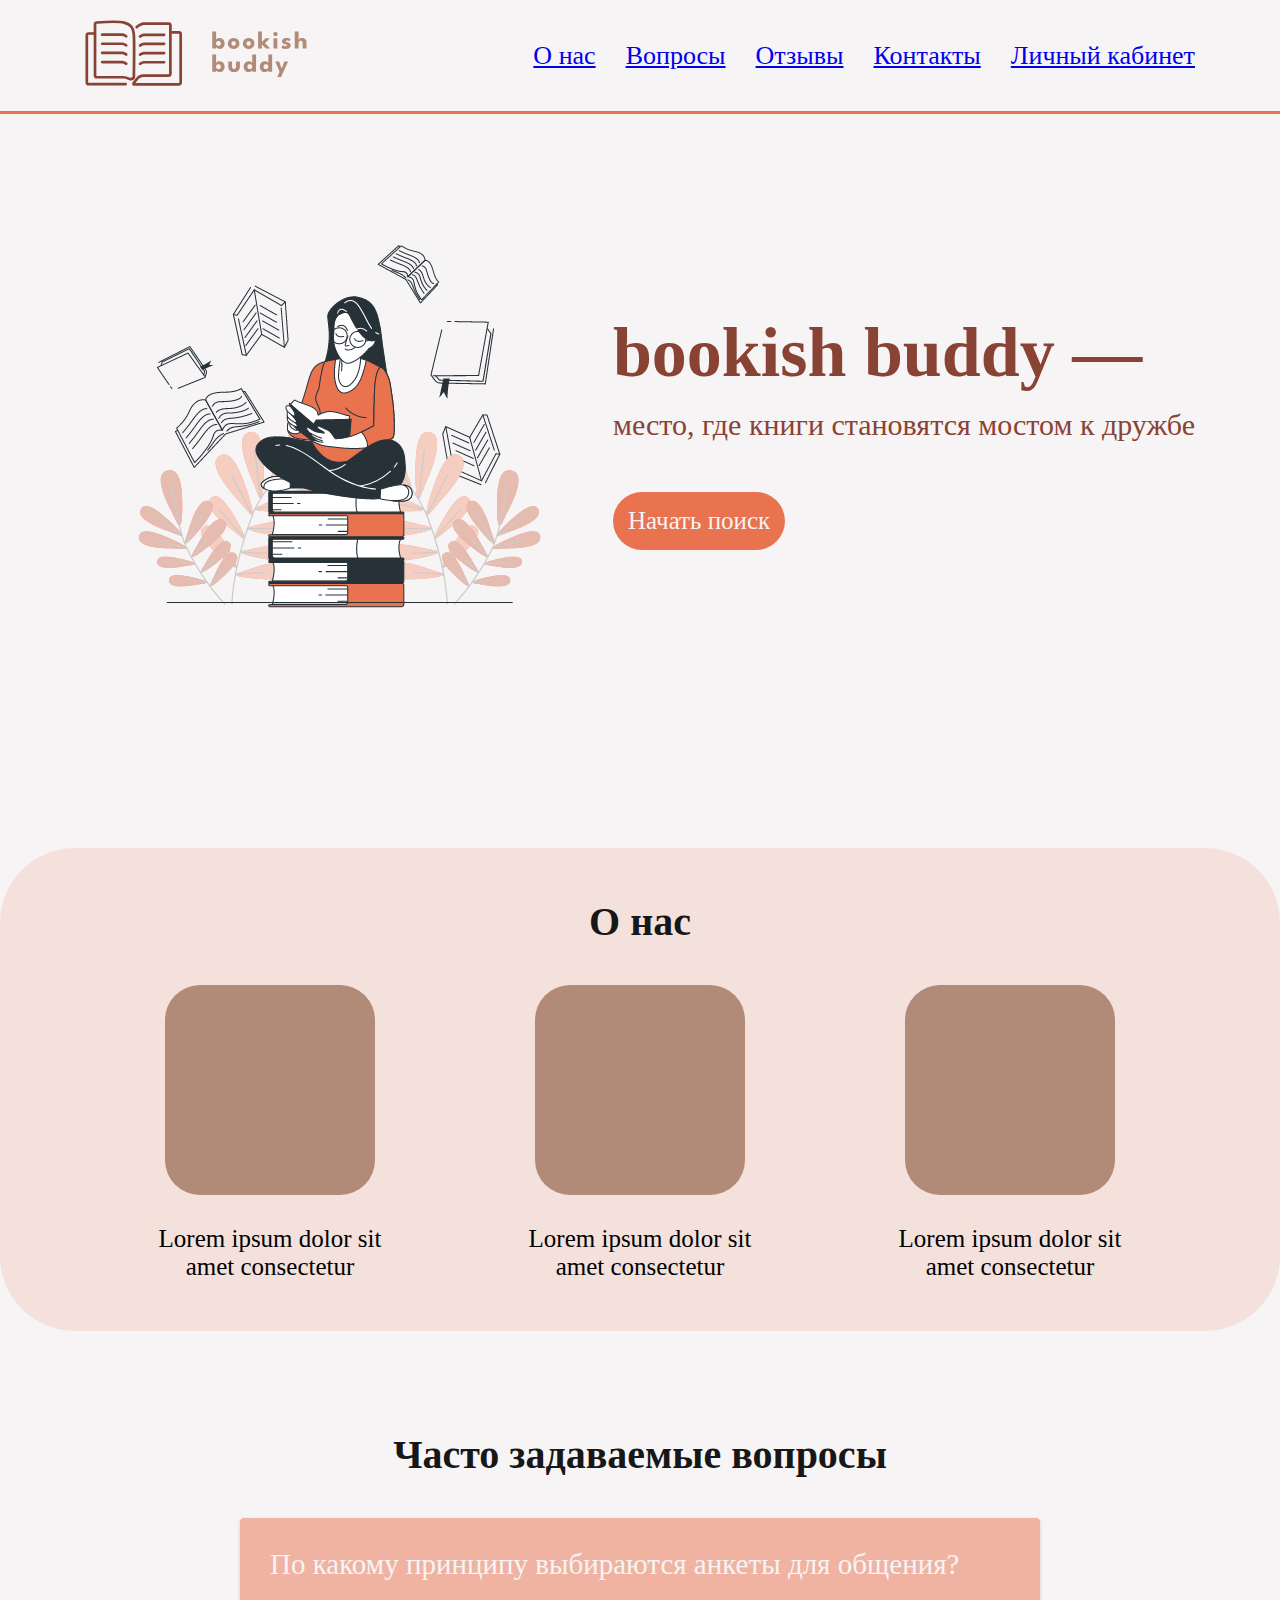
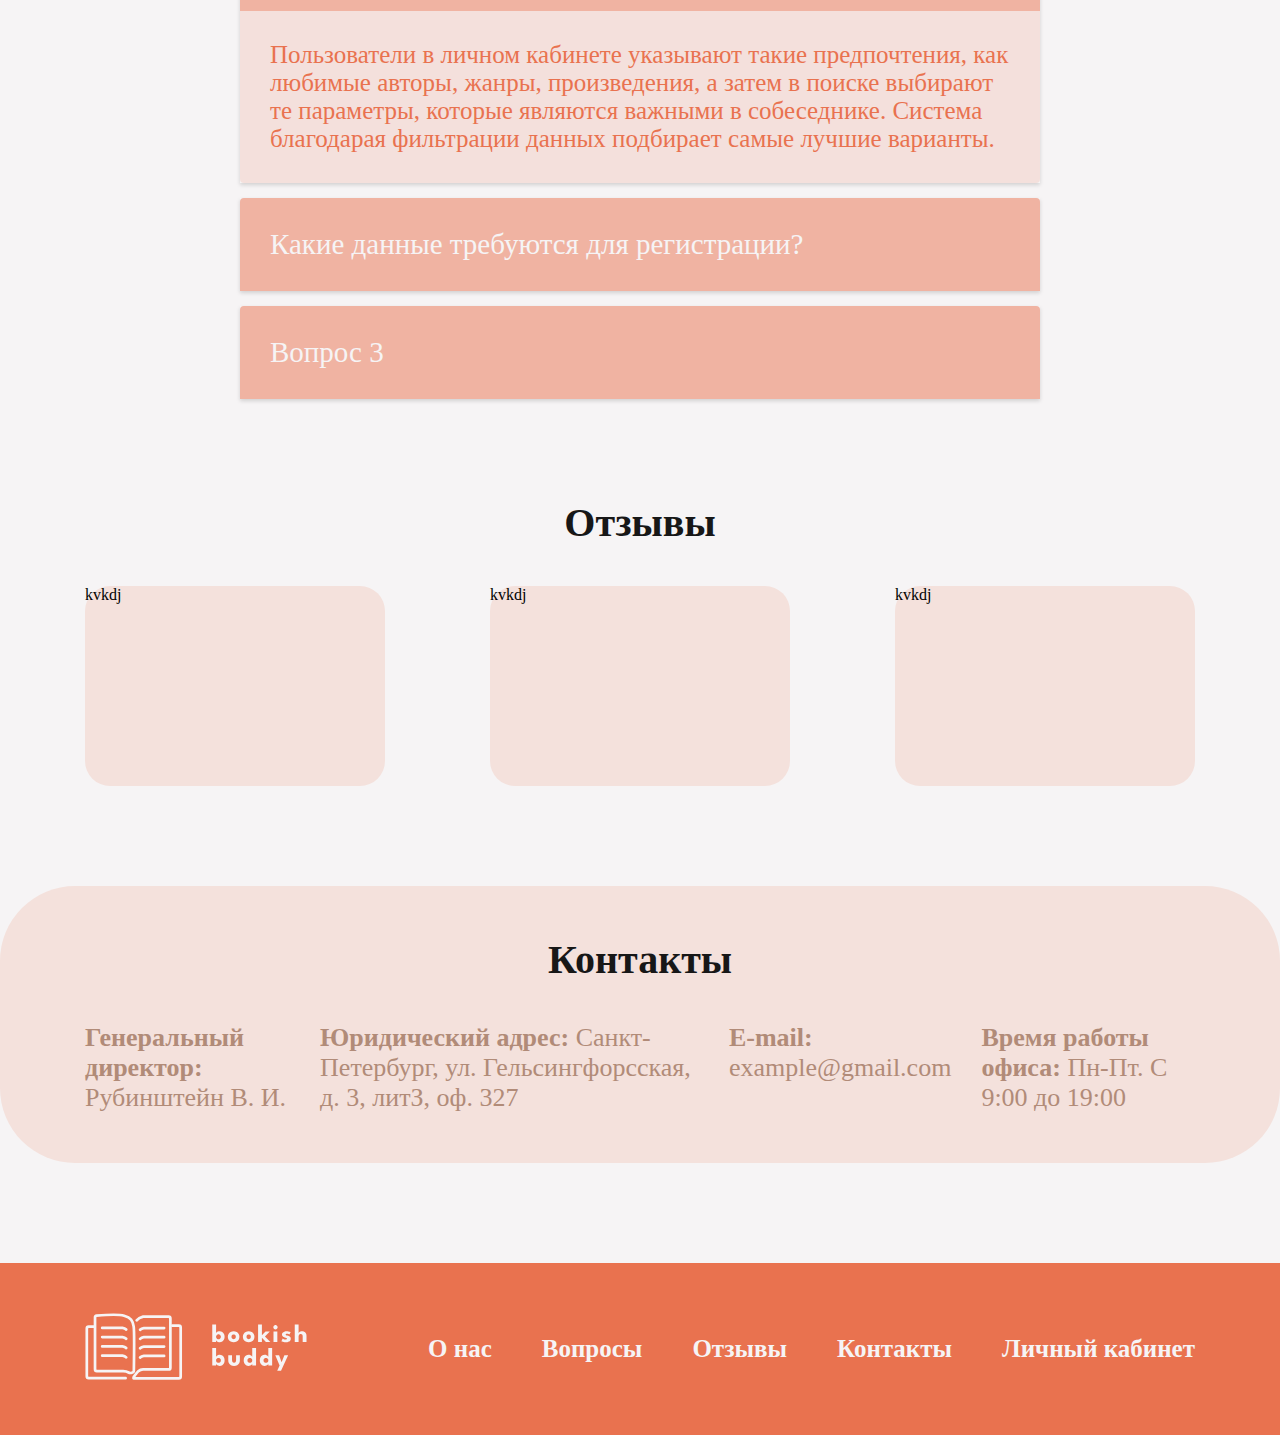
==== index.html @ 81175b1c "f" ====
<!DOCTYPE html>
<html lang="en">

<head>
    <meta charset="UTF-8">
    <meta name="viewport" content="width=device-width, initial-scale=1.0">
    <link rel="stylesheet" href="style.css">
    <link rel="preconnect" href="https://fonts.googleapis.com">
    <link rel="preconnect" href="https://fonts.gstatic.com" crossorigin>
    <link rel="stylesheet" href="https://cdnjs.cloudflare.com/ajax/libs/font-awesome/6.2.0/css/all.min.css"> 
    <title>bookish buddy</title>
</head>

<body>
    <header>
        <div class="container">
            <div class="menu">
                <div class="block_with_logo">
                    <a href="index.html"><img src="./img/logo__dark.svg" alt="logo_name" class="logo"></a>
                </div>
                <nav>
                    <ul class="ul__nav">
                        <li><a href="#about">О нас</a></li>
                        <li><a href="#questions">Вопросы</a></li>
                        <li><a href="#reviews">Отзывы</a></li>
                        <li><a href="#contacts">Контакты</a></li>
                        <li><a href="avt_reg.html">Личный кабинет</a></li>
                    </ul>
                </nav>
            </div>
        </div>
    </header>
    <section class="promo">
        <div class="container">
            <div class="promo__slide">
                <div class="promo__img">
                    <img src="./img/Book lover.gif" alt="">
                </div>
                <div class="promo__text">
                    <h1>bookish buddy —</h1>
                    <p class="promo__descr">место, где книги становятся мостом к дружбе</p>
                    <button>Начать поиск</button>
                </div>
            </div>
        </div>
    </section>

    <section class="about" id="about">
        <div class="container">
            <div class="about__slide">
                <h2 class="title">О нас</h2>
                <div class="blocks__about">

                    <div class="block__about">
                        <div class="block__about__img"><img src="./img/" alt=""></div>
                        <div class="block__about__text">
                            <p>Lorem ipsum dolor sit amet consectetur</p>
                        </div>
                    </div>

                    <div class="block__about">
                        <div class="block__about__img"><img src="./img/" alt=""></div>
                        <div class="block__about__text">
                            <p>Lorem ipsum dolor sit amet consectetur</p>
                        </div>
                    </div>

                    <div class="block__about">
                        <div class="block__about__img"><img src="./img/" alt=""></div>
                        <div class="block__about__text">
                            <p>Lorem ipsum dolor sit amet consectetur</p>
                        </div>
                    </div>
                </div>
            </div>
        </div>
    </section>

    <section class="questions" id="questions">
        <div class="container">
            <div class="questions__slide">
                <h2 class="title">Часто задаваемые вопросы</h2>
                <div class="accordion" id="accordion-1" style="max-width: 800px; margin: 0 auto;">
                    <div class="accordion__item accordion__item_show">
                        <div class="accordion__header">
                            По какому принципу выбираются анкеты для общения?
                        </div>
                        <div class="accordion__body">
                            Пользователи в личном кабинете указывают такие предпочтения, как любимые авторы, жанры,
                            произведения, а затем в поиске выбирают те параметры, которые являются важными в
                            собеседнике. Система благодарая фильтрации данных подбирает самые лучшие варианты.
                        </div>
                    </div>
                    <div class="accordion__item">
                        <div class="accordion__header">
                            Какие данные требуются для регистрации?
                        </div>
                        <div class="accordion__body">
                            Для регистрации необходим номер телефона, а также надежный пароль. Эти личные данные
                            останутся в системе, недоступными для других пользователей.
                        </div>
                    </div>
                    <div class="accordion__item">
                        <div class="accordion__header">
                            Вопрос 3
                        </div>
                        <div class="accordion__body">
                            Lorem ipsum dolor sit amet consectetur, adipisicing elit. Aliquid repellat dicta vel
                            sapiente laudantium minima
                            porro voluptatem nam, alias aliquam qui quasi eveniet odit fugiat eius aspernatur nesciunt
                            veniam expedita!
                        </div>
                    </div>
                </div>
            </div>
        </div>
    </section>

    <section class="reviews" id="reviews">
        <div class="container">
            <div class="reviews__slide">
                <h2 class="title">Отзывы</h2>

                <div class="reviews__block">
                    <div class="review">
                        kvkdj
                    </div>

                    <div class="review">
                        kvkdj
                    </div>

                    <div class="review">
                        kvkdj
                    </div>
                </div>

            </div>
        </div>
    </section>

    <section class="contacts" id="contacts">
        <div class="container">
            <div class="contacts__slide">
                <h2 class="title">Контакты</h2>
                <div class="block__contacts">
                    <div class="contacts__text">
                        <ul>
                            <li><b>Генеральный директор:</b> Рубинштейн В. И.</li>
                            <li><b>Юридический адрес:</b> Санкт-Петербург, ул. Гельсингфорсская, д. 3, литЗ, оф. 327
                            </li>
                            <li><b>E-mail:</b> example@gmail.com</li>
                            <li><b>Время работы офиса:</b> Пн-Пт. С 9:00 до 19:00</li>
                        </ul>
                    </div>
                    <div class="map">
                        <script type="text/javascript" charset="utf-8" async
                            src="https://api-maps.yandex.ru/services/constructor/1.0/js/?um=constructor%3A4e9f2237234164475238de118afda3e804244939e80664713f79ac2b75ab995c&amp;width=500&amp;height=400&amp;lang=ru_RU&amp;scroll=true"></script>
                    </div>
                </div>
            </div>
        </div>
    </section>

    <footer>
        <div class="container">
            <div class="footer__slide">
                <div class="menu">
                    <div class="block_with_logo">
                        <a href="index.html"><img src="./img/logo__white.svg" alt="logo_name" class="logo"></a>
                    </div>
                    <nav>
                        <ul class="ul__nav">
                            <li><a href="#about" class="a__footer">О нас</a></li>
                            <li><a href="#questions" class="a__footer">Вопросы</a></li>
                            <li><a href="#reviews" class="a__footer">Отзывы</a></li>
                            <li><a href="#contacts" class="a__footer">Контакты</a></li>
                            <li><a href="avt_reg.html" class="a__footer">Личный кабинет</a></li>
                        </ul>
                    </nav>
                </div>
            </div>
        </div>
    </footer>

    <script src="./script.js"></script>
</body>

</html>
---- style.css ----
* {
    margin: 0;
    padding: 0;
    box-sizing: border-box;
    font-family: 'League Spartan';
}

body {
    background-color: var(--rectangle-block-main);
}

:root {
    --rectangle-block-orange: #F4E1DC;
    --button-background-color: #E9724F;    
    --button-background-color-hover: #DA403B;
    --rectangle-block-main: #F6F4F5;
}

.container {
    margin: 0 auto;
    max-width: 1110px;
}

header {
    border-bottom: 3px #E9724F solid;
    padding: 20px 0;
    background-color: var(--rectangle-block-main);
    /* display: block;
    position: fixed;
    width: 100%; */
}

.promo {
    padding: 65px 0;
}

.logo {
    width: 90%;
}

.menu {
    display: flex;
    flex-direction: row;
    justify-content: space-between;
    align-items: center;
}

.ul__nav {
    display: flex;
    flex-direction: row;
    list-style-type: none;
    list-style: none;
}

.a__header {
    font-size: 25px;
    color: #171717;
    font-weight: bold;
    text-decoration: none;
    margin-left: 20px;
}

.promo__slide {
    display: flex;
    flex-direction: row;
    align-items: center;
    justify-content: space-between;
}

h1 {
    color: #894334;
    font-size: 70px;
    font-weight: 600;
    margin-bottom: 15px;
}

.promo__descr {
    color: #894334;
    font-size: 30px;
}

button {
    border-radius: 50px;
    border: none;
    background-color: var(--button-background-color);
    margin: 50px 0 0;
    padding: 15px;
    font-size: 25px;
    color: #F6F4F5;
}

button:hover {
    background-color: var(--button-background-color-hover)
}

.about, .contacts {
    background-color: var(--rectangle-block-orange);
    padding: 50px 0;
    border-radius: 75px;
    margin: 100px 0;
}

.questions, .reviews {
    margin: 100px 0;
}

.title {
    color: #171717;
    font-size: 40px;
    font-weight: 700;
    text-align: center;
    margin-bottom: 40px;
}

.blocks__about {
    display: flex;
    flex-direction: row;
    justify-content: space-around;
}

.block__about__img  {
    width: 210px;
    height: 210px;
    background-color: #B18B78;
    border-radius: 35px;
}

.block__about {
    display: flex;
    flex-direction: column;
    align-items: center;
    gap: 30px;
    max-width: 230px;
}

.block__about__text {
  text-align: center;
  font-size: 25px;
}

.accordion__item {
    margin-bottom: 15px;
    box-shadow: 0 2px 4px rgb(0 0 0 / 15%);
}

.accordion__header {
    display: flex;
    justify-content: space-between;
    align-items: center;
    padding: 30px;
    color: #F6F4F5;
    font-size: 29px;
    font-weight: 500;
    background-color: rgba(233, 114, 79, 0.5);
    border-top-left-radius: 4px;
    border-top-right-radius: 4px;
    cursor: pointer;
    transition: background-color 0.2s ease-out;
}

.accordion__header::after {
    flex-shrink: 0;
    width: 20px;
    height: 20px;
    margin-left: auto;
    background-repeat: no-repeat;
    background-size: 20px;
    content: "";
}

.accordion__item_show .accordion__header::after {
    transform: rotate(-180deg);
}

.accordion__header:hover {
    background-color: #B18B78;
}

.accordion__item_hidden .accordion__header {
    border-bottom-right-radius: 4px;
    border-bottom-left-radius: 4px;
}

.accordion__body {
    padding: 30px;
    overflow: hidden;
    background: rgba(233, 114, 79, 0.15);
    border-bottom-right-radius: 4px;
    border-bottom-left-radius: 4px;
    color: #E9724F;
    font-size: 25px;
}

.accordion__item:not(.accordion__item_show) .accordion__body {
    display: none;
}


.reviews__block {
    display: flex;
    flex-direction: row;
    justify-content: space-between;
}

.review {
    background-color: #F4E1DC;
    width: 300px;
    height: 200px;
    border-radius: 25px;
} 

.block__contacts {
    display: flex;
    flex-direction: row;
    justify-content: space-between;
    align-items: center;
}

ul {
    list-style-type: none;
    display: flex;
    flex-direction: column;
    gap: 30px;
    color: #B18B78;
    font-size: 26px;
}

footer {
    background-color: #E9724F;
    padding: 50px 0;
}

.a__footer {
    font-size: 25px;;
    font-weight: bold;
    text-decoration: none;
    margin-left: 20px;
    color: #F6F4F5;
}

.main__avt__reg {
    height: 620px;
    display: flex;
    justify-content: center;
    align-items: center;
    margin: 0;
}

.card__tab {
    width: 700px;
}

input, select {
    border: solid 2px #E9724F;
    border-radius: 10px;
    width: 100%;
    height: 50px;
    background: none;
    margin: 10px 0;
    font-size: 28px;
    color: #E9724F;
}
  
select {
    padding-left: 10px;
    font-size: 20px;
}

input::placeholder {
    color: #E9724F;
    font-size: 20px;
    padding-left: 20px;
}
  
.tab {
    padding: 50px;
    border: solid 2px #E9724F;
    border-radius: 70px;
}

.tab>input[type="radio"] {
    display: none;
}
  
.tab-content {
    display: none;
    margin-top: 23px;
}
  
#tab-reg:checked~#content-reg,
#tab-avt:checked~#content-avt {
    display: inline-block;
}
  
.tab>input[type="radio"]:checked+label {
    color: #F6F4F5;
    background-color: #E9724F;
    padding: 10px;
    border: none;
    text-align: center;
    font-size: 20px;
    border-radius: 30px;
} 

label {
    color: #E9724F;
    font-size: 21px;
}

.btn__tab {
    margin-top: 30px;
}

div ul {
    display: flex;
    flex-direction: row;
    padding-left: 0;
    list-style-type: none;
    justify-content: center;
}

div ul li {
    display: block;
    cursor: pointer;
}

.box {
    padding: 10px;
    margin: 15px;
    border-width: 3px;
    float: left;
    text-align: center;
    width: 20%;
}

.box img {
    max-width: 100%;
}

.block-cover::after {
    content: " ";
    clear: both;
    display: block;
}

.hide {
    display: none;
}
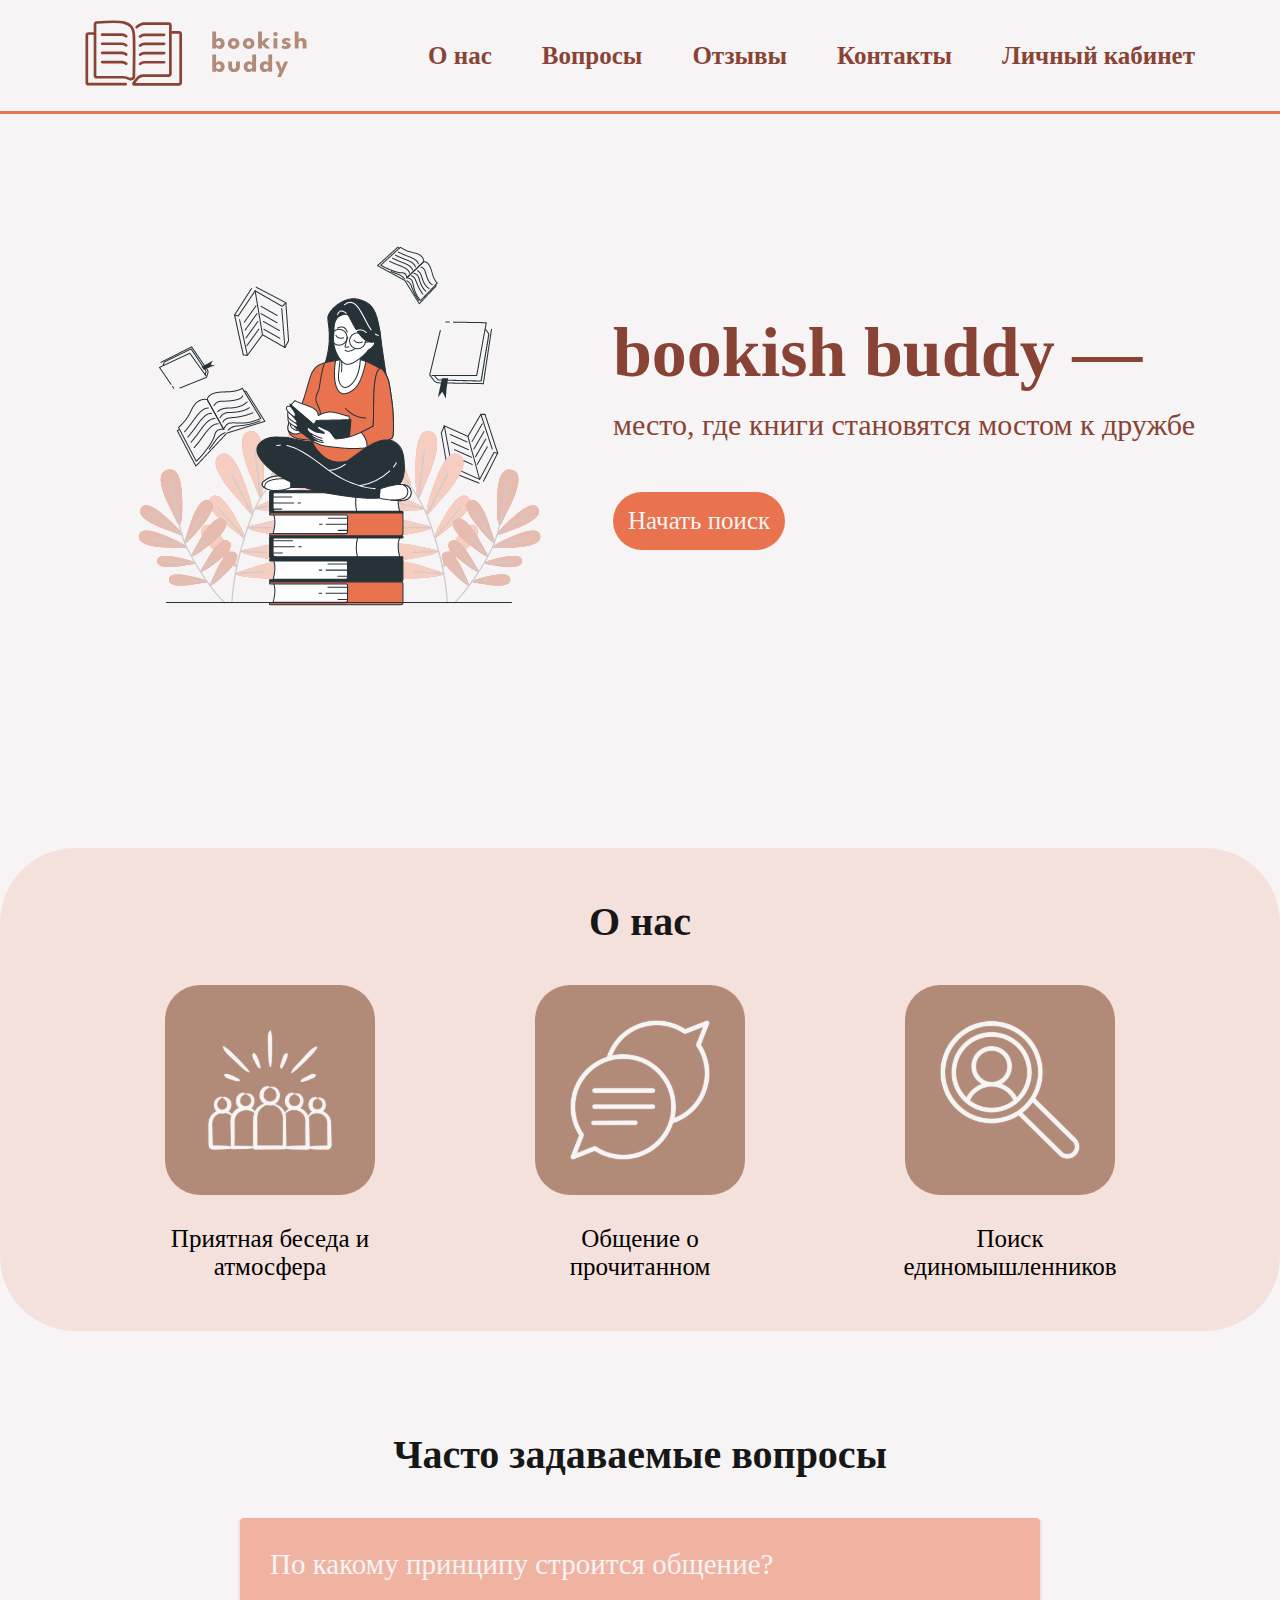
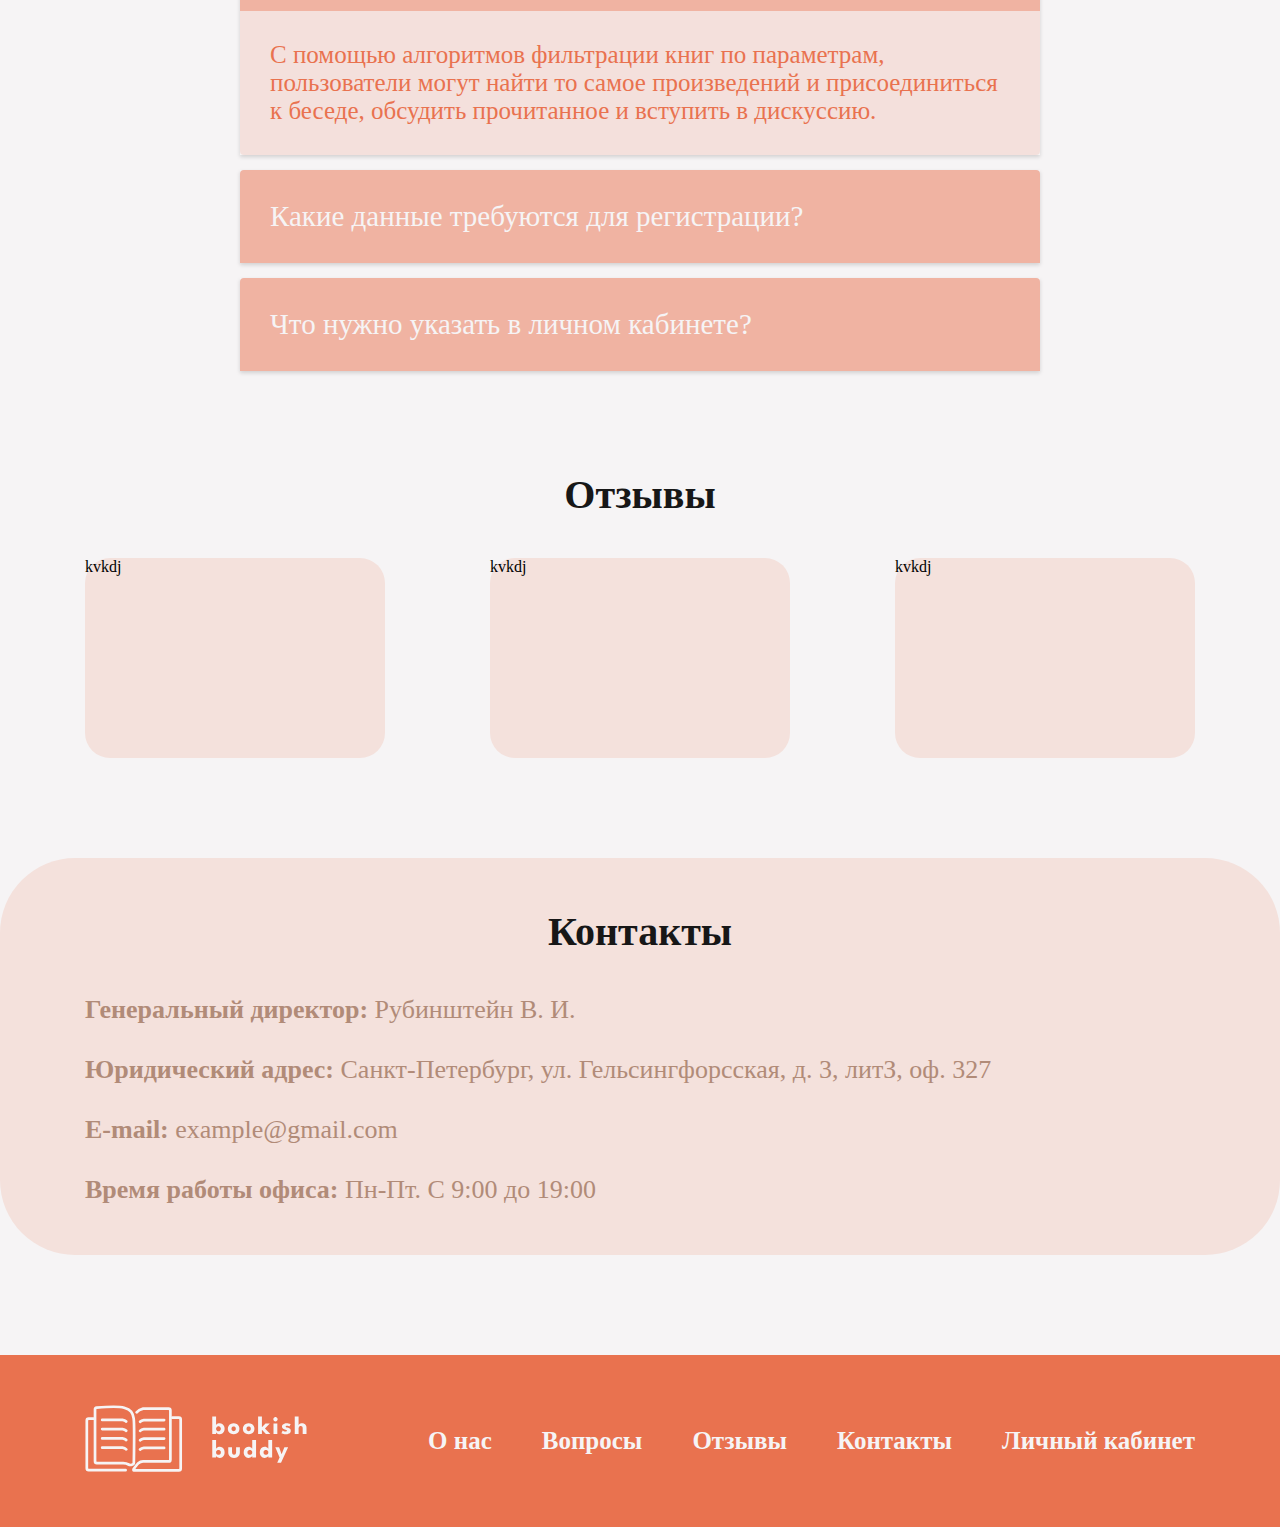
==== commit e3f01295: "about, icons" ====
--- a/index.html
+++ b/index.html
@@ -9,6 +9,7 @@
     <link rel="preconnect" href="https://fonts.gstatic.com" crossorigin>
     <link rel="stylesheet" href="https://cdnjs.cloudflare.com/ajax/libs/font-awesome/6.2.0/css/all.min.css"> 
     <title>bookish buddy</title>
+    <link rel="icon" href="img/bookicon.svg">
 </head>
 
 <body>
@@ -20,11 +21,11 @@
                 </div>
                 <nav>
                     <ul class="ul__nav">
-                        <li><a href="#about">О нас</a></li>
-                        <li><a href="#questions">Вопросы</a></li>
-                        <li><a href="#reviews">Отзывы</a></li>
-                        <li><a href="#contacts">Контакты</a></li>
-                        <li><a href="avt_reg.html">Личный кабинет</a></li>
+                        <li><a href="#about" class="a__header ">О нас</a></li>
+                        <li><a href="#questions" class="a__header ">Вопросы</a></li>
+                        <li><a href="#reviews" class="a__header ">Отзывы</a></li>
+                        <li><a href="#contacts" class="a__header ">Контакты</a></li>
+                        <li><a href="avt_reg.html" class="a__header ">Личный кабинет</a></li>
                     </ul>
                 </nav>
             </div>
@@ -52,23 +53,23 @@
                 <div class="blocks__about">
 
                     <div class="block__about">
-                        <div class="block__about__img"><img src="./img/" alt=""></div>
+                        <div class="block__about__img"><img src="./img/team-building 1.svg" alt=""></div>
                         <div class="block__about__text">
-                            <p>Lorem ipsum dolor sit amet consectetur</p>
+                            <p>Приятная беседа и атмосфера</p>
                         </div>
                     </div>
 
                     <div class="block__about">
-                        <div class="block__about__img"><img src="./img/" alt=""></div>
+                        <div class="block__about__img"><img src="./img/speech-bubble 1.svg" alt=""></div>
                         <div class="block__about__text">
-                            <p>Lorem ipsum dolor sit amet consectetur</p>
+                            <p>Общение о прочитанном</p>
                         </div>
                     </div>
 
                     <div class="block__about">
-                        <div class="block__about__img"><img src="./img/" alt=""></div>
+                        <div class="block__about__img"><img src="./img/search-user 1.svg" alt=""></div>
                         <div class="block__about__text">
-                            <p>Lorem ipsum dolor sit amet consectetur</p>
+                            <p>Поиск единомышленников</p>
                         </div>
                     </div>
                 </div>
@@ -83,12 +84,10 @@
                 <div class="accordion" id="accordion-1" style="max-width: 800px; margin: 0 auto;">
                     <div class="accordion__item accordion__item_show">
                         <div class="accordion__header">
-                            По какому принципу выбираются анкеты для общения?
+                            По какому принципу строится общение?
                         </div>
                         <div class="accordion__body">
-                            Пользователи в личном кабинете указывают такие предпочтения, как любимые авторы, жанры,
-                            произведения, а затем в поиске выбирают те параметры, которые являются важными в
-                            собеседнике. Система благодарая фильтрации данных подбирает самые лучшие варианты.
+                            С помощью алгоритмов фильтрации книг по параметрам, пользователи могут найти то самое произведений и присоединиться к беседе, обсудить прочитанное и вступить в дискуссию.
                         </div>
                     </div>
                     <div class="accordion__item">
@@ -102,13 +101,10 @@
                     </div>
                     <div class="accordion__item">
                         <div class="accordion__header">
-                            Вопрос 3
+                            Что нужно указать в личном кабинете?
                         </div>
                         <div class="accordion__body">
-                            Lorem ipsum dolor sit amet consectetur, adipisicing elit. Aliquid repellat dicta vel
-                            sapiente laudantium minima
-                            porro voluptatem nam, alias aliquam qui quasi eveniet odit fugiat eius aspernatur nesciunt
-                            veniam expedita!
+                            Помимо таких данных, как имя и возраст, пользователи могут указать своих любимых авторов и книги, чтобы сформировать у других людей представление о своих литературных вкусах.
                         </div>
                     </div>
                 </div>
@@ -145,7 +141,7 @@
                 <h2 class="title">Контакты</h2>
                 <div class="block__contacts">
                     <div class="contacts__text">
-                        <ul>
+                        <ul style="display: flex; flex-direction: column;">
                             <li><b>Генеральный директор:</b> Рубинштейн В. И.</li>
                             <li><b>Юридический адрес:</b> Санкт-Петербург, ул. Гельсингфорсская, д. 3, литЗ, оф. 327
                             </li>
--- a/style.css
+++ b/style.css
@@ -54,7 +54,7 @@
 
 .a__header {
     font-size: 25px;
-    color: #171717;
+    color: #894334;
     font-weight: bold;
     text-decoration: none;
     margin-left: 20px;
@@ -123,6 +123,10 @@
     height: 210px;
     background-color: #B18B78;
     border-radius: 35px;
+    display: flex;
+    flex-direction: row;
+    align-items: center;
+    justify-content: center;
 }
 
 .block__about {
@@ -324,25 +328,34 @@
     cursor: pointer;
 }
 
-.box {
-    padding: 10px;
-    margin: 15px;
-    border-width: 3px;
-    float: left;
-    text-align: center;
-    width: 20%;
-}
-
-.box img {
-    max-width: 100%;
-}
-
-.block-cover::after {
+.block-cover {
+    display: flex;
+    flex-direction: row;
+    flex-wrap: wrap;
+    justify-content: space-between;
+    gap: 50px;
+}
+
+/* .block-cover::after {
     content: " ";
     clear: both;
     display: block;
-}
+} */
 
 .hide {
     display: none;
 }
+
+.book__card {
+    display: flex;
+    flex-direction: row;
+    gap: 40px;
+    background-color: #F2E8D3;
+    padding: 40px;
+    border-radius: 40px;
+    max-width: 515px;
+}
+
+.img__book {
+    max-width: 215px;
+}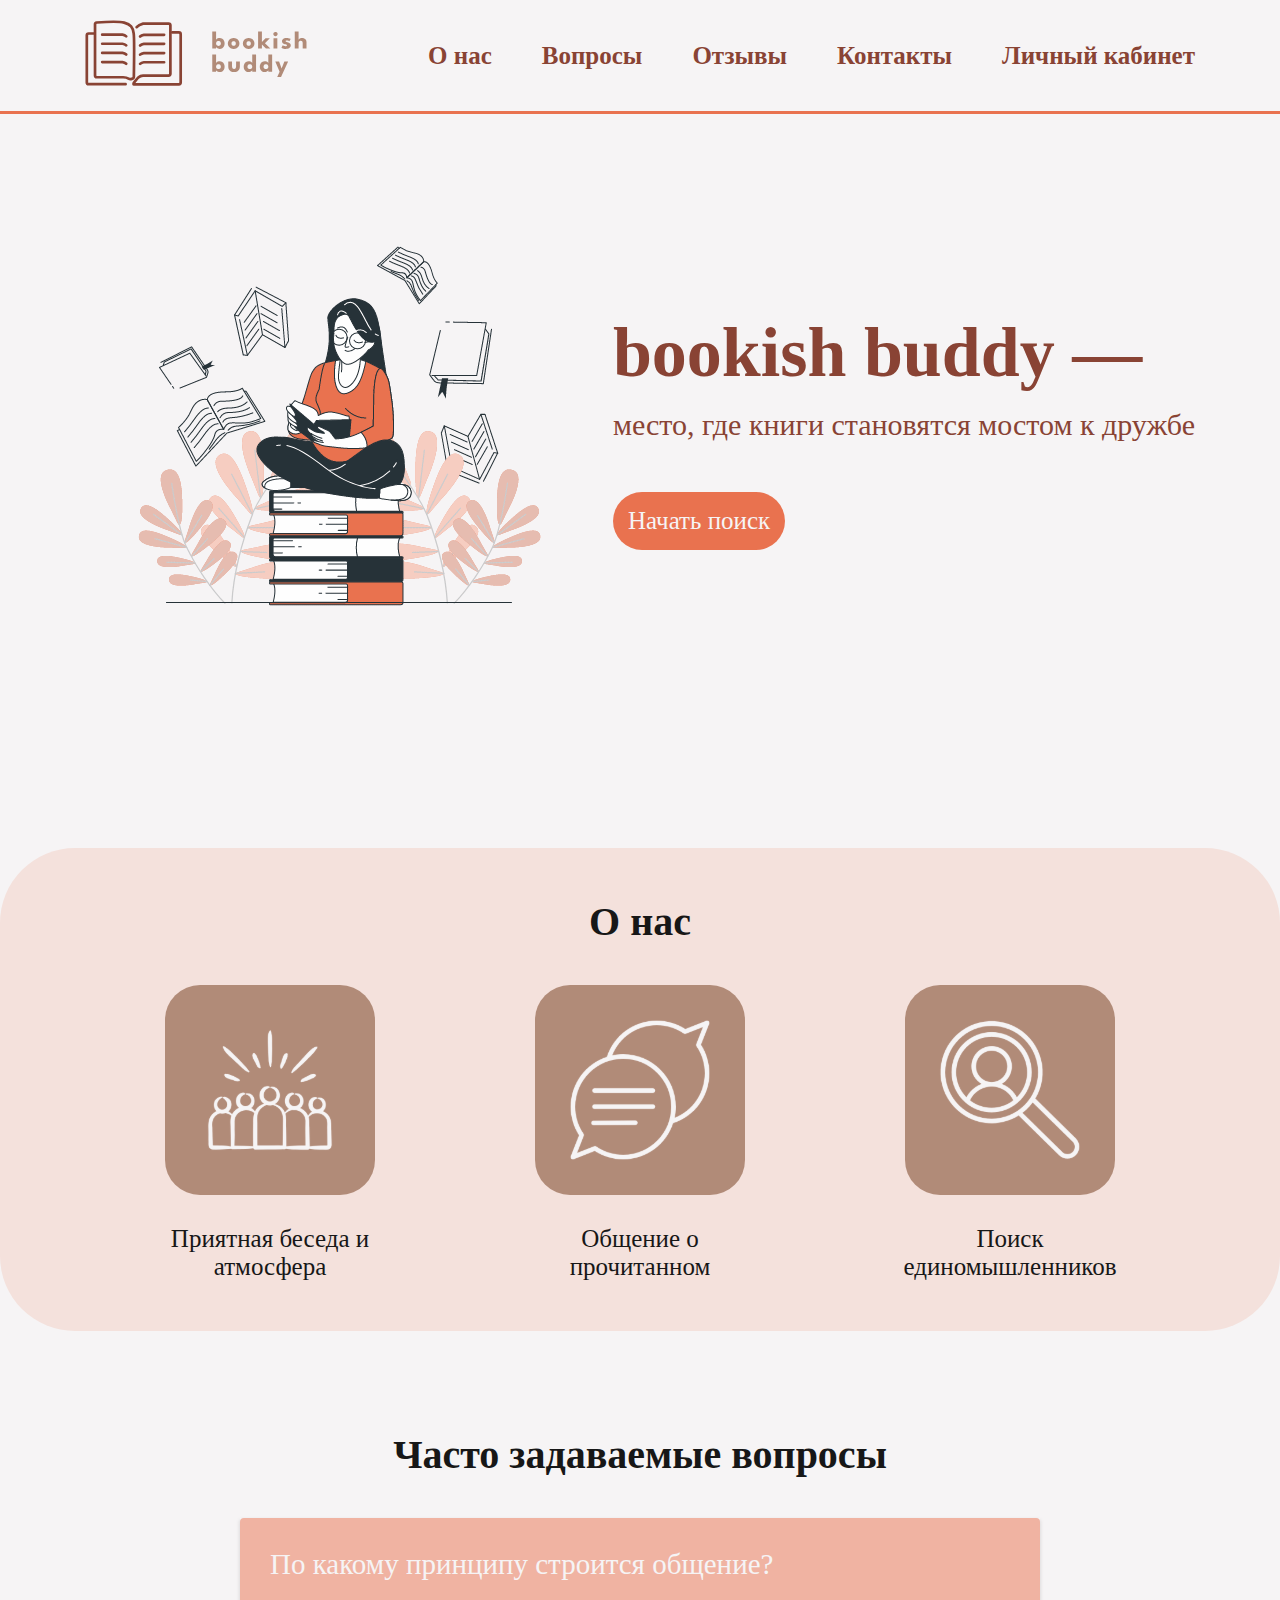
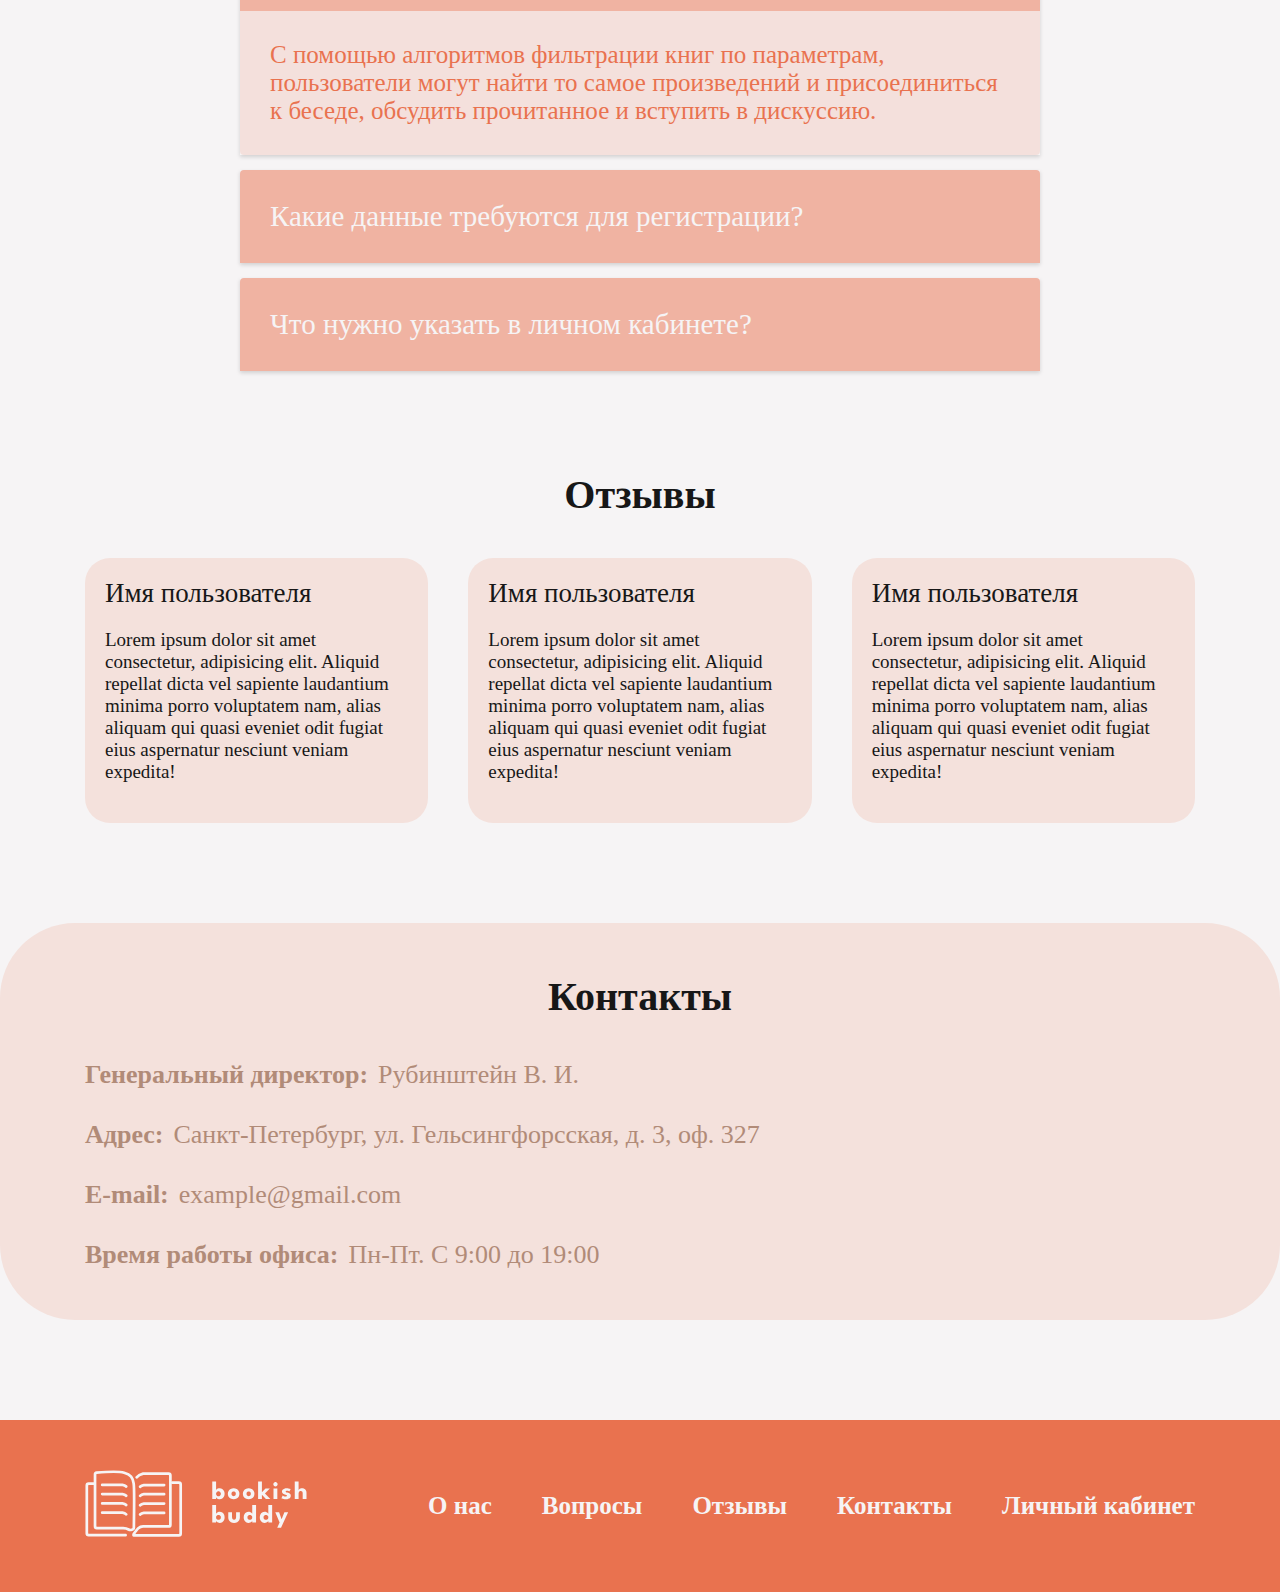
==== commit c7ca4ab8: "адаптив главной страницы" ====
--- a/index.html
+++ b/index.html
@@ -35,7 +35,7 @@
         <div class="container">
             <div class="promo__slide">
                 <div class="promo__img">
-                    <img src="./img/Book lover.gif" alt="">
+                    <img src="./img/Book lover.gif" alt="" class="gif">
                 </div>
                 <div class="promo__text">
                     <h1>bookish buddy —</h1>
@@ -119,15 +119,18 @@
 
                 <div class="reviews__block">
                     <div class="review">
-                        kvkdj
+                        <p class="name__client">Имя пользователя</p>
+                        <p class="review__client">Lorem ipsum dolor sit amet consectetur, adipisicing elit. Aliquid repellat dicta vel sapiente laudantium minima porro voluptatem nam, alias aliquam qui quasi eveniet odit fugiat eius aspernatur nesciunt veniam expedita!</p>
                     </div>
 
                     <div class="review">
-                        kvkdj
+                        <p class="name__client">Имя пользователя</p>
+                        <p class="review__client">Lorem ipsum dolor sit amet consectetur, adipisicing elit. Aliquid repellat dicta vel sapiente laudantium minima porro voluptatem nam, alias aliquam qui quasi eveniet odit fugiat eius aspernatur nesciunt veniam expedita!</p>
                     </div>
 
                     <div class="review">
-                        kvkdj
+                        <p class="name__client">Имя пользователя</p>
+                        <p class="review__client">Lorem ipsum dolor sit amet consectetur, adipisicing elit. Aliquid repellat dicta vel sapiente laudantium minima porro voluptatem nam, alias aliquam qui quasi eveniet odit fugiat eius aspernatur nesciunt veniam expedita!</p>
                     </div>
                 </div>
 
@@ -141,12 +144,12 @@
                 <h2 class="title">Контакты</h2>
                 <div class="block__contacts">
                     <div class="contacts__text">
-                        <ul style="display: flex; flex-direction: column;">
-                            <li><b>Генеральный директор:</b> Рубинштейн В. И.</li>
-                            <li><b>Юридический адрес:</b> Санкт-Петербург, ул. Гельсингфорсская, д. 3, литЗ, оф. 327
+                        <ul class="ul__contact">
+                            <li class="li__contact"><b>Генеральный директор:</b> Рубинштейн В. И.</li>
+                            <li class="li__contact"><b>Адрес:</b> Санкт-Петербург, ул. Гельсингфорсская, д. 3, оф. 327
                             </li>
-                            <li><b>E-mail:</b> example@gmail.com</li>
-                            <li><b>Время работы офиса:</b> Пн-Пт. С 9:00 до 19:00</li>
+                            <li class="li__contact"><b>E-mail:</b> example@gmail.com</li>
+                            <li class="li__contact"><b>Время работы офиса:</b> Пн-Пт. С 9:00 до 19:00</li>
                         </ul>
                     </div>
                     <div class="map">
--- a/style.css
+++ b/style.css
@@ -140,6 +140,7 @@
 .block__about__text {
   text-align: center;
   font-size: 25px;
+  color: #171717;
 }
 
 .accordion__item {
@@ -204,12 +205,13 @@
     display: flex;
     flex-direction: row;
     justify-content: space-between;
+    gap: 40px;
 }
 
 .review {
     background-color: #F4E1DC;
-    width: 300px;
-    height: 200px;
+    
+    padding: 20px;
     border-radius: 25px;
 } 
 
@@ -324,8 +326,11 @@
 }
 
 div ul li {
-    display: block;
+    display: flex;
+    align-items: center;
     cursor: pointer;
+    color: #171717;
+    gap: 10px;
 }
 
 .block-cover {
@@ -346,6 +351,16 @@
     display: none;
 }
 
+.active {
+    background-color: #B18B78;
+    padding: 12px;
+    border-radius: 30px;
+}
+
+.for__margin {
+    margin-bottom: 40px;
+}
+
 .book__card {
     display: flex;
     flex-direction: row;
@@ -353,9 +368,169 @@
     background-color: #F2E8D3;
     padding: 40px;
     border-radius: 40px;
-    max-width: 515px;
 }
 
 .img__book {
     max-width: 215px;
-}+}
+
+.book__card__info, .review {
+    color: #171717;
+}
+
+.book__name, .name__client {    
+    font-weight: 500;
+    font-size: 27px;
+}
+
+.book__author, .review__client {
+    font-size: 19px;
+    margin: 20px 0;
+}
+
+.book__about {
+    font-size: 23px;
+}
+
+.choice {
+    margin: 100px 0;
+}
+
+.ul__contact {
+    display: flex; 
+    flex-direction: column;
+    color: #B18B78;
+}
+
+.li__contact {
+    color: #B18B78;
+}
+
+@media screen and (max-width: 1024px) {
+
+    .container {
+        max-width: 960px;
+    }
+
+    .a__header, .a__footer {
+        font-size: 21px;
+    }
+
+    h1 {
+        font-size: 55px;
+    }
+
+    .block__about__img {
+        width: 190px;
+        height: 190px;
+    }
+
+    .li__contact {
+        font-size: 22px;
+    }
+    
+    .reviews__block {
+        display: flex;
+        flex-direction: column;
+        align-items: center;
+        gap: 30px;
+    }
+
+    .review {
+        max-width: 80%;
+    }
+}
+
+@media screen and (max-width: 768px) {
+
+    .container {
+        max-width: 700px;
+    }
+
+    .a__header, .a__footer {
+        font-size: 17px;
+    }
+
+    .promo__slide {
+        display: flex;
+        flex-direction: column-reverse;
+        align-items: center;
+    }
+
+    .promo__text {
+        display: flex;
+        flex-direction: column;
+        align-items: center;
+    }
+
+    .block__about__img {
+        width: 170px;
+        height: 170px;
+    }
+
+    .block__contacts {
+        display: flex;
+        flex-direction: column;
+        align-items: center;
+        gap: 30px;
+    }
+}
+
+@media screen and (max-width: 576px) {
+    
+    .container {
+        max-width: 370px;
+    }
+    
+    .a__header, .a__footer {
+        font-size: 15px;
+    }
+
+    .logo {
+        width: 250px;
+    }
+
+    .ul__nav {
+        display: none;
+    }
+
+    .gif {
+        width: 250px;
+    }
+
+    h1 {
+        font-size: 45px;
+    }
+
+    .block__about__img {
+        width: 160px;
+        height: 160px;
+    }
+
+    .blocks__about {
+        display: flex;
+        flex-direction: column;
+        align-items: center;
+        gap: 30px;
+    }
+
+    .review {
+        width: 340px;
+    }
+
+    .map {
+        display: none;
+    }
+
+    .title {
+        font-size: 35px;
+    }
+
+    .contacts {
+        padding: 50px 37px;
+    }
+
+    .li__contact {
+        font-size: 18px;
+    }
+}
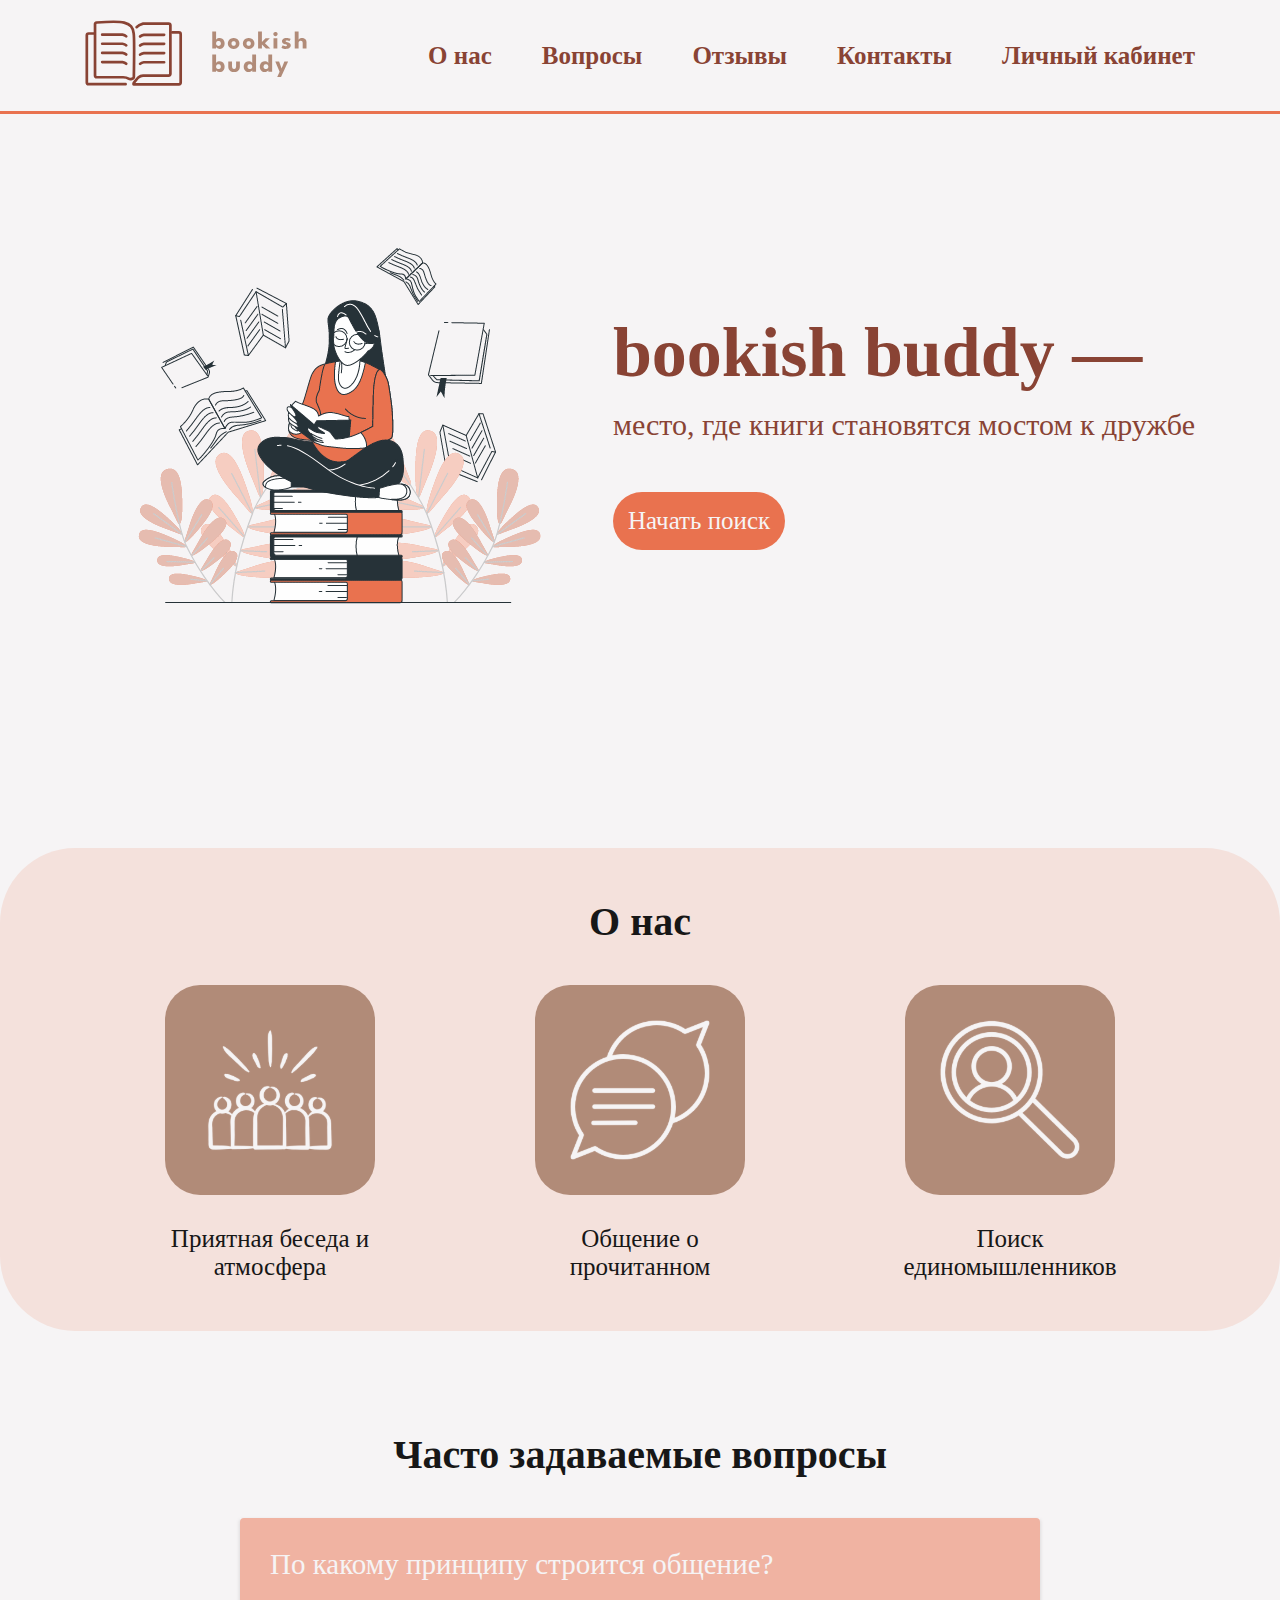
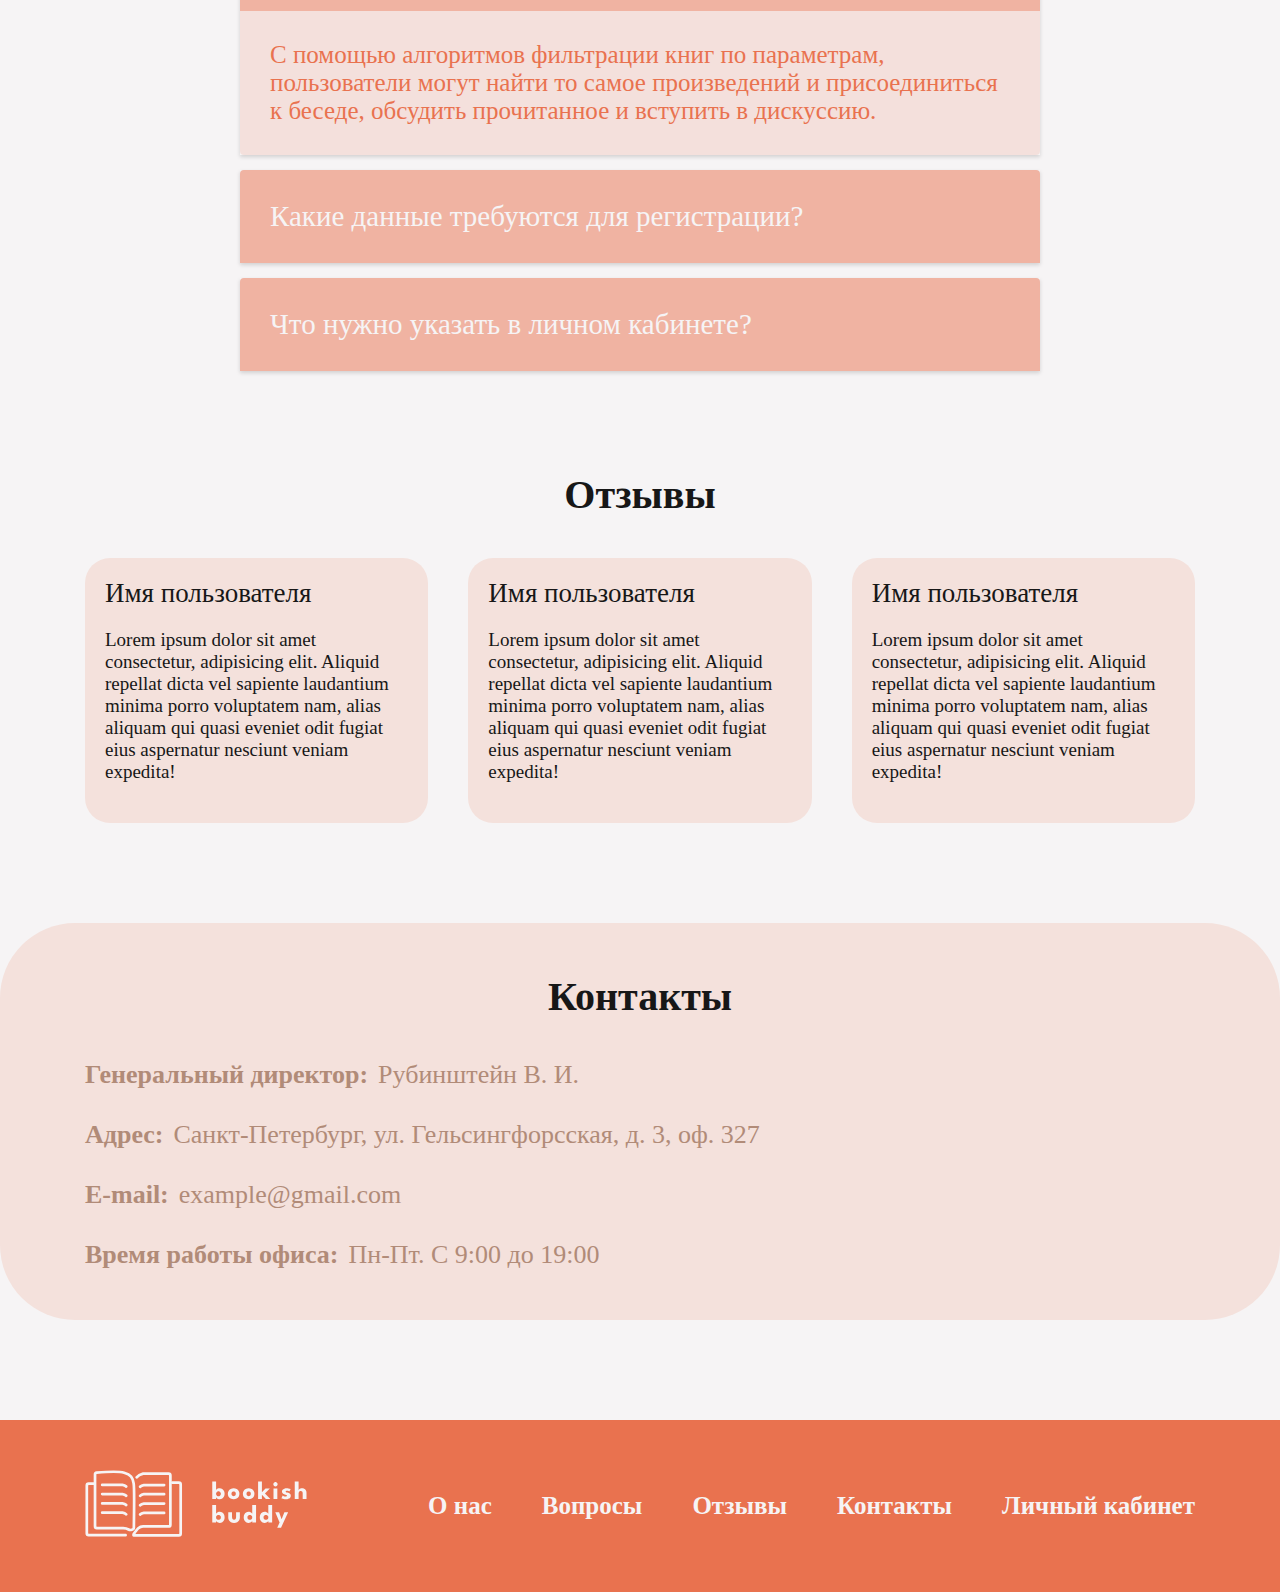
==== commit de5f7bf6: "пупу" ====
--- a/index.html
+++ b/index.html
@@ -40,7 +40,7 @@
                 <div class="promo__text">
                     <h1>bookish buddy —</h1>
                     <p class="promo__descr">место, где книги становятся мостом к дружбе</p>
-                    <button>Начать поиск</button>
+                    <button><a href="avt_reg.html" style="color: #F6F4F5; text-decoration: none;">Начать поиск</a></button>
                 </div>
             </div>
         </div>
--- a/style.css
+++ b/style.css
@@ -77,6 +77,7 @@
 .promo__descr {
     color: #894334;
     font-size: 30px;
+    text-decoration: none;
 }
 
 button {
@@ -100,7 +101,7 @@
     margin: 100px 0;
 }
 
-.questions, .reviews {
+.questions, .reviews, .choice, .profil {
     margin: 100px 0;
 }
 
@@ -210,7 +211,6 @@
 
 .review {
     background-color: #F4E1DC;
-    
     padding: 20px;
     border-radius: 25px;
 } 
@@ -265,6 +265,7 @@
     margin: 10px 0;
     font-size: 28px;
     color: #E9724F;
+    padding: 10px;
 }
   
 select {
@@ -295,7 +296,8 @@
   
 #tab-reg:checked~#content-reg,
 #tab-avt:checked~#content-avt {
-    display: inline-block;
+    display: flex;
+    flex-direction: column;
 }
   
 .tab>input[type="radio"]:checked+label {
@@ -315,6 +317,7 @@
 
 .btn__tab {
     margin-top: 30px;
+    width: 100%;
 }
 
 div ul {
@@ -392,10 +395,6 @@
     font-size: 23px;
 }
 
-.choice {
-    margin: 100px 0;
-}
-
 .ul__contact {
     display: flex; 
     flex-direction: column;
@@ -404,6 +403,42 @@
 
 .li__contact {
     color: #B18B78;
+}
+
+.profil {
+    display: flex;
+    flex-direction: row;
+    justify-content: space-between;
+
+}
+
+.circl {
+    width: 200px;
+    height: 200px;
+    background-color:#F2E8D3;
+    border-radius: 50%;
+}
+
+.input__profil {
+    width: 70%;
+}
+
+.profil__part1, .profil__part2 {
+    display: flex;
+    flex-direction: column;
+    align-items: center;
+    gap: 30px;
+}
+
+textarea {
+    width: 100%;
+    height: 20%;
+    border: solid 2px #E9724F;
+    color:#894334;
+    padding: 15px;
+    background-color:#F6F4F5;
+    border-radius: 20px;
+    font-size: 20px;
 }
 
 @media screen and (max-width: 1024px) {
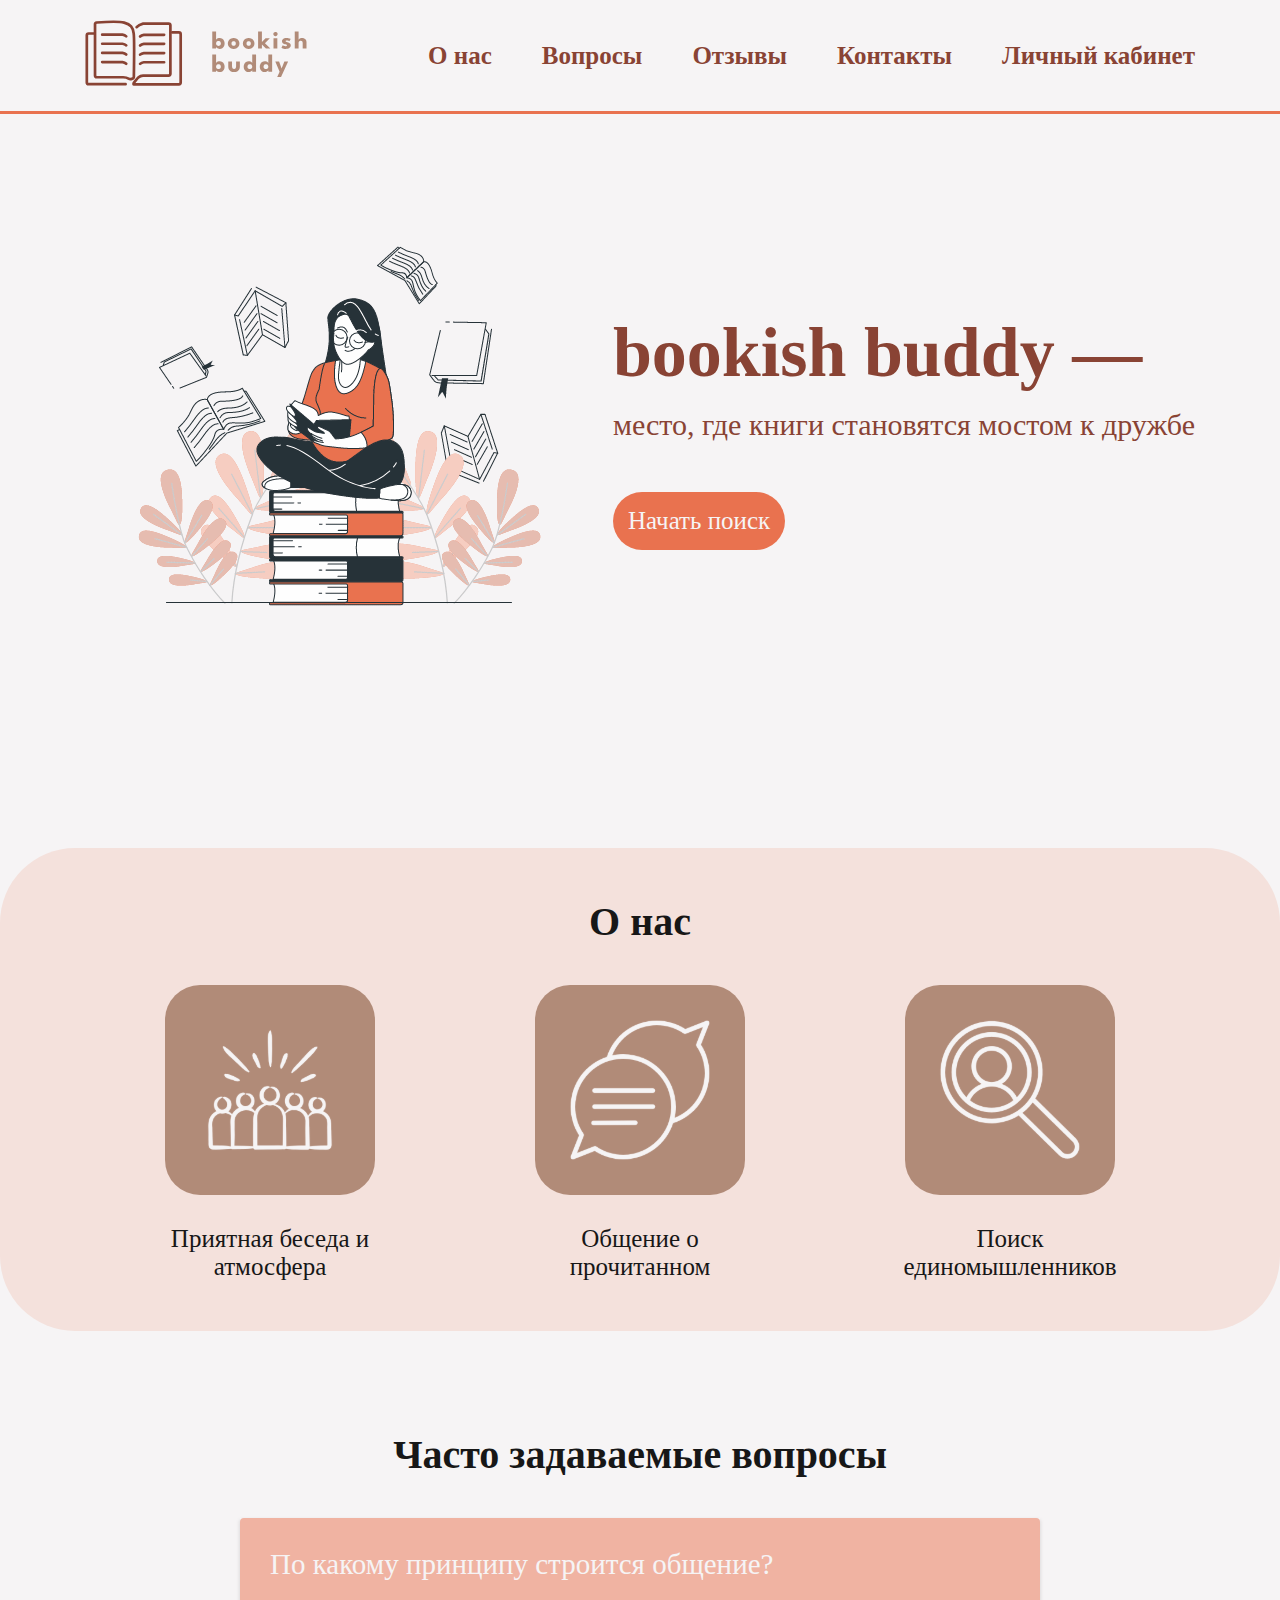
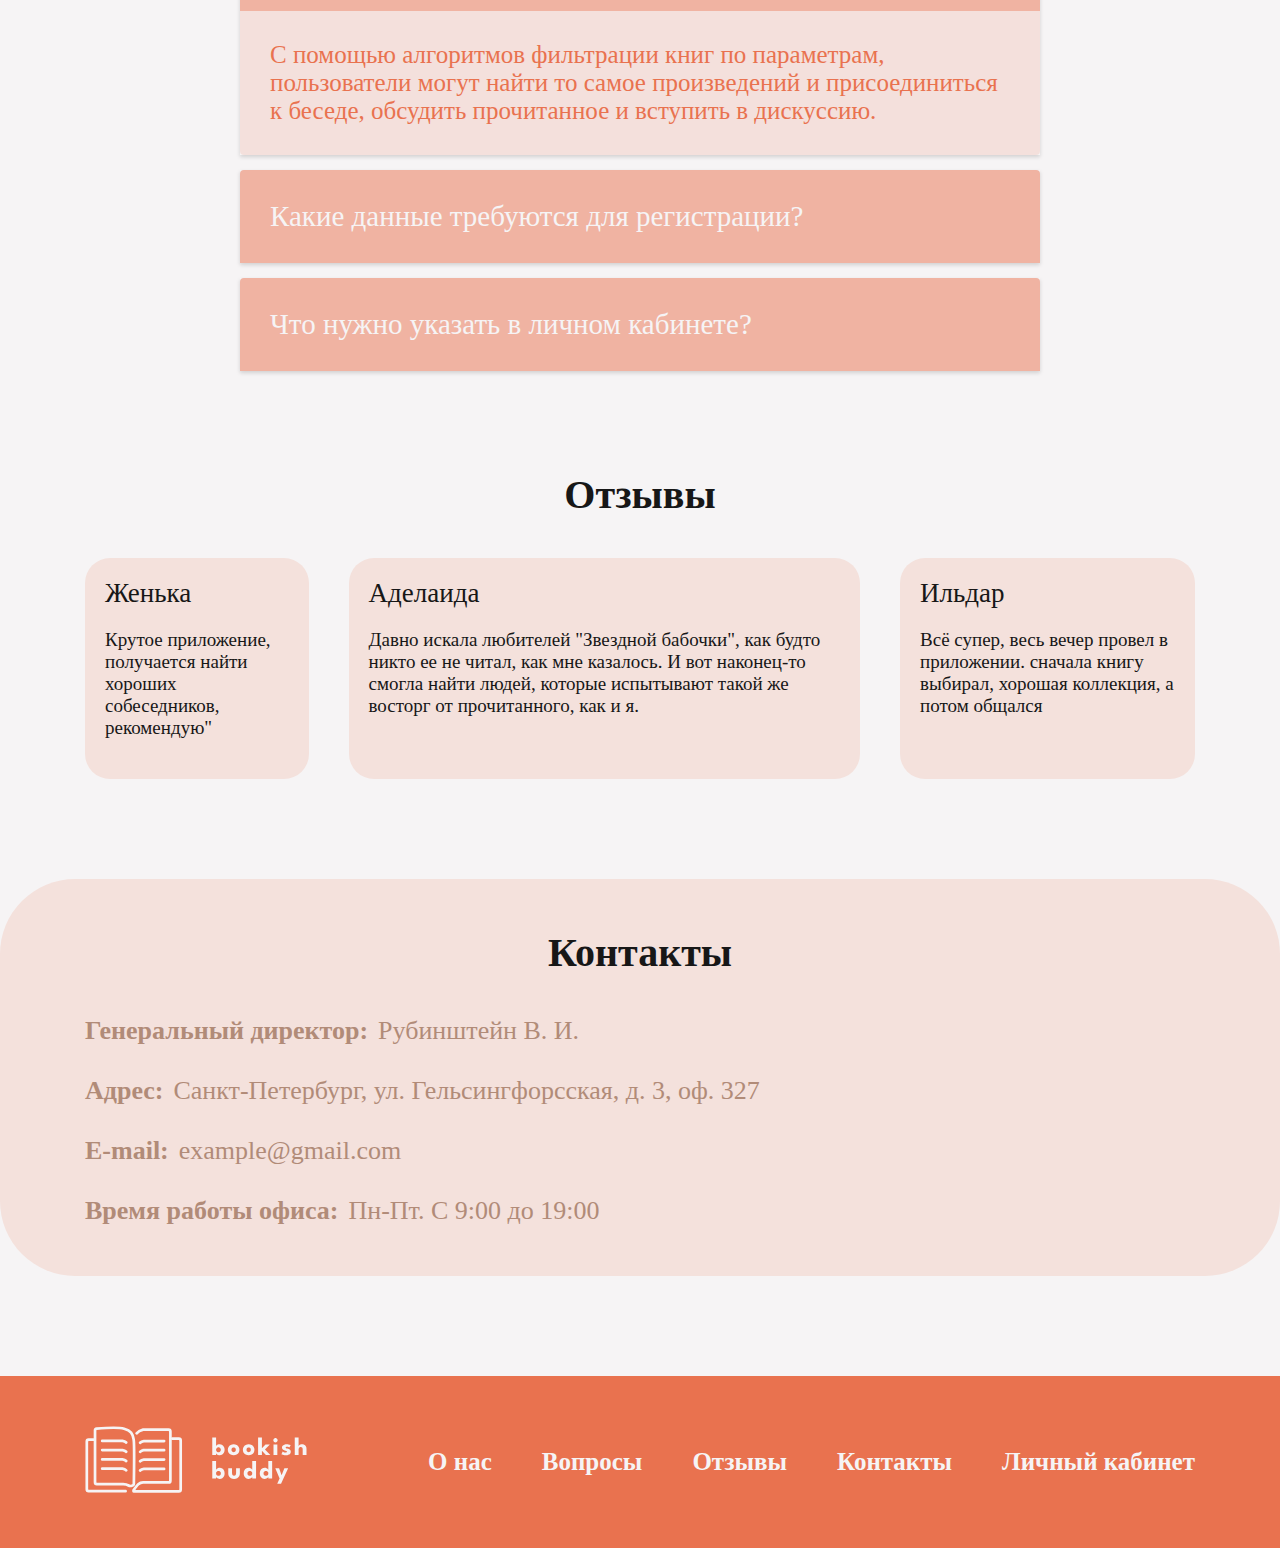
==== commit 767dd6f4: "отзывы" ====
--- a/index.html
+++ b/index.html
@@ -7,7 +7,7 @@
     <link rel="stylesheet" href="style.css">
     <link rel="preconnect" href="https://fonts.googleapis.com">
     <link rel="preconnect" href="https://fonts.gstatic.com" crossorigin>
-    <link rel="stylesheet" href="https://cdnjs.cloudflare.com/ajax/libs/font-awesome/6.2.0/css/all.min.css"> 
+    <link rel="stylesheet" href="https://cdnjs.cloudflare.com/ajax/libs/font-awesome/6.2.0/css/all.min.css">
     <title>bookish buddy</title>
     <link rel="icon" href="img/bookicon.svg">
 </head>
@@ -40,7 +40,8 @@
                 <div class="promo__text">
                     <h1>bookish buddy —</h1>
                     <p class="promo__descr">место, где книги становятся мостом к дружбе</p>
-                    <button><a href="avt_reg.html" style="color: #F6F4F5; text-decoration: none;">Начать поиск</a></button>
+                    <button><a href="avt_reg.html" style="color: #F6F4F5; text-decoration: none;">Начать
+                            поиск</a></button>
                 </div>
             </div>
         </div>
@@ -87,7 +88,8 @@
                             По какому принципу строится общение?
                         </div>
                         <div class="accordion__body">
-                            С помощью алгоритмов фильтрации книг по параметрам, пользователи могут найти то самое произведений и присоединиться к беседе, обсудить прочитанное и вступить в дискуссию.
+                            С помощью алгоритмов фильтрации книг по параметрам, пользователи могут найти то самое
+                            произведений и присоединиться к беседе, обсудить прочитанное и вступить в дискуссию.
                         </div>
                     </div>
                     <div class="accordion__item">
@@ -104,7 +106,8 @@
                             Что нужно указать в личном кабинете?
                         </div>
                         <div class="accordion__body">
-                            Помимо таких данных, как имя и возраст, пользователи могут указать своих любимых авторов и книги, чтобы сформировать у других людей представление о своих литературных вкусах.
+                            Помимо таких данных, как имя и возраст, пользователи могут указать своих любимых авторов и
+                            книги, чтобы сформировать у других людей представление о своих литературных вкусах.
                         </div>
                     </div>
                 </div>
@@ -119,18 +122,22 @@
 
                 <div class="reviews__block">
                     <div class="review">
-                        <p class="name__client">Имя пользователя</p>
-                        <p class="review__client">Lorem ipsum dolor sit amet consectetur, adipisicing elit. Aliquid repellat dicta vel sapiente laudantium minima porro voluptatem nam, alias aliquam qui quasi eveniet odit fugiat eius aspernatur nesciunt veniam expedita!</p>
+                        <p class="name__client">Женька</p>
+                        <p class="review__client">Крутое приложение, получается найти хороших собеседников, рекомендую"
+                        </p>
                     </div>
 
                     <div class="review">
-                        <p class="name__client">Имя пользователя</p>
-                        <p class="review__client">Lorem ipsum dolor sit amet consectetur, adipisicing elit. Aliquid repellat dicta vel sapiente laudantium minima porro voluptatem nam, alias aliquam qui quasi eveniet odit fugiat eius aspernatur nesciunt veniam expedita!</p>
+                        <p class="name__client">Аделаида</p>
+                        <p class="review__client">Давно искала любителей "Звездной бабочки", как будто никто ее не
+                            читал, как мне казалось. И вот наконец-то смогла найти людей, которые испытывают такой же
+                            восторг от прочитанного, как и я.</p>
                     </div>
 
                     <div class="review">
-                        <p class="name__client">Имя пользователя</p>
-                        <p class="review__client">Lorem ipsum dolor sit amet consectetur, adipisicing elit. Aliquid repellat dicta vel sapiente laudantium minima porro voluptatem nam, alias aliquam qui quasi eveniet odit fugiat eius aspernatur nesciunt veniam expedita!</p>
+                        <p class="name__client">Ильдар</p>
+                        <p class="review__client">Всё супер, весь вечер провел в приложении. сначала книгу выбирал,
+                            хорошая коллекция, а потом общался</p>
                     </div>
                 </div>
 
